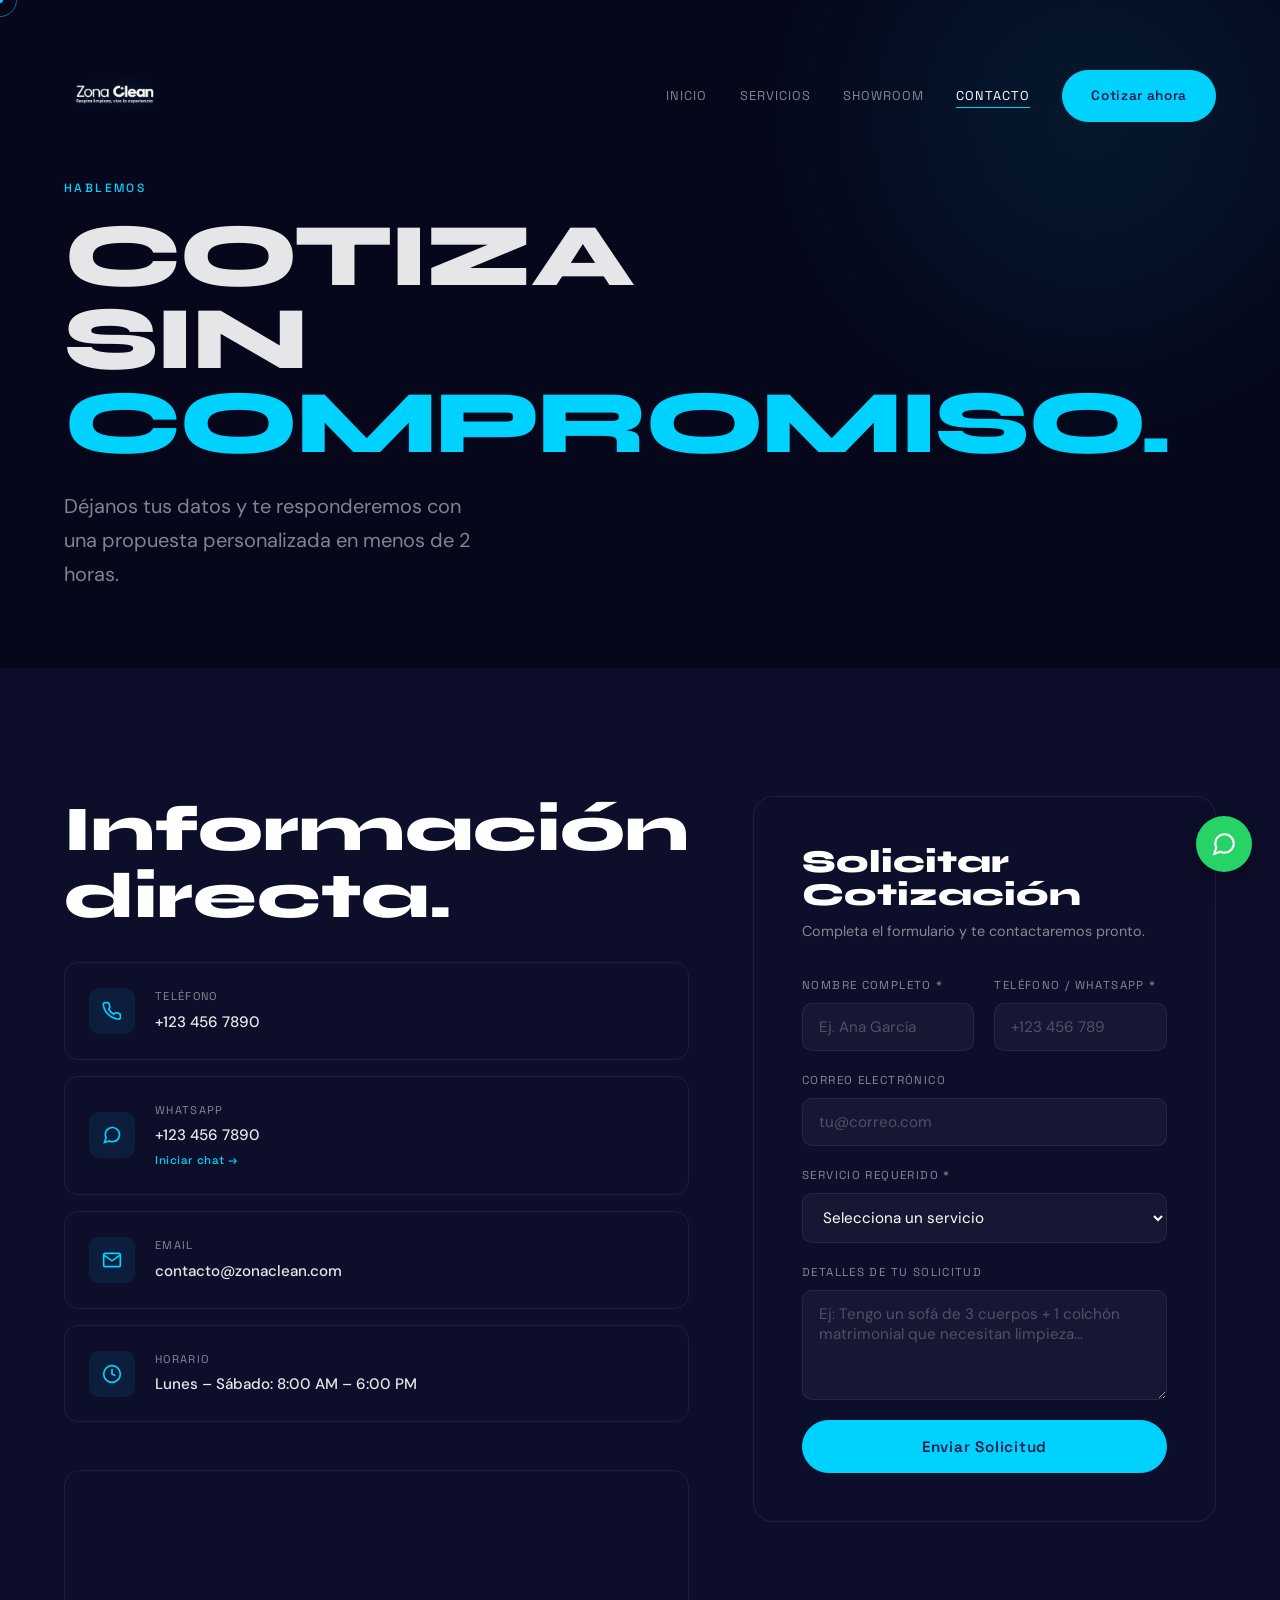
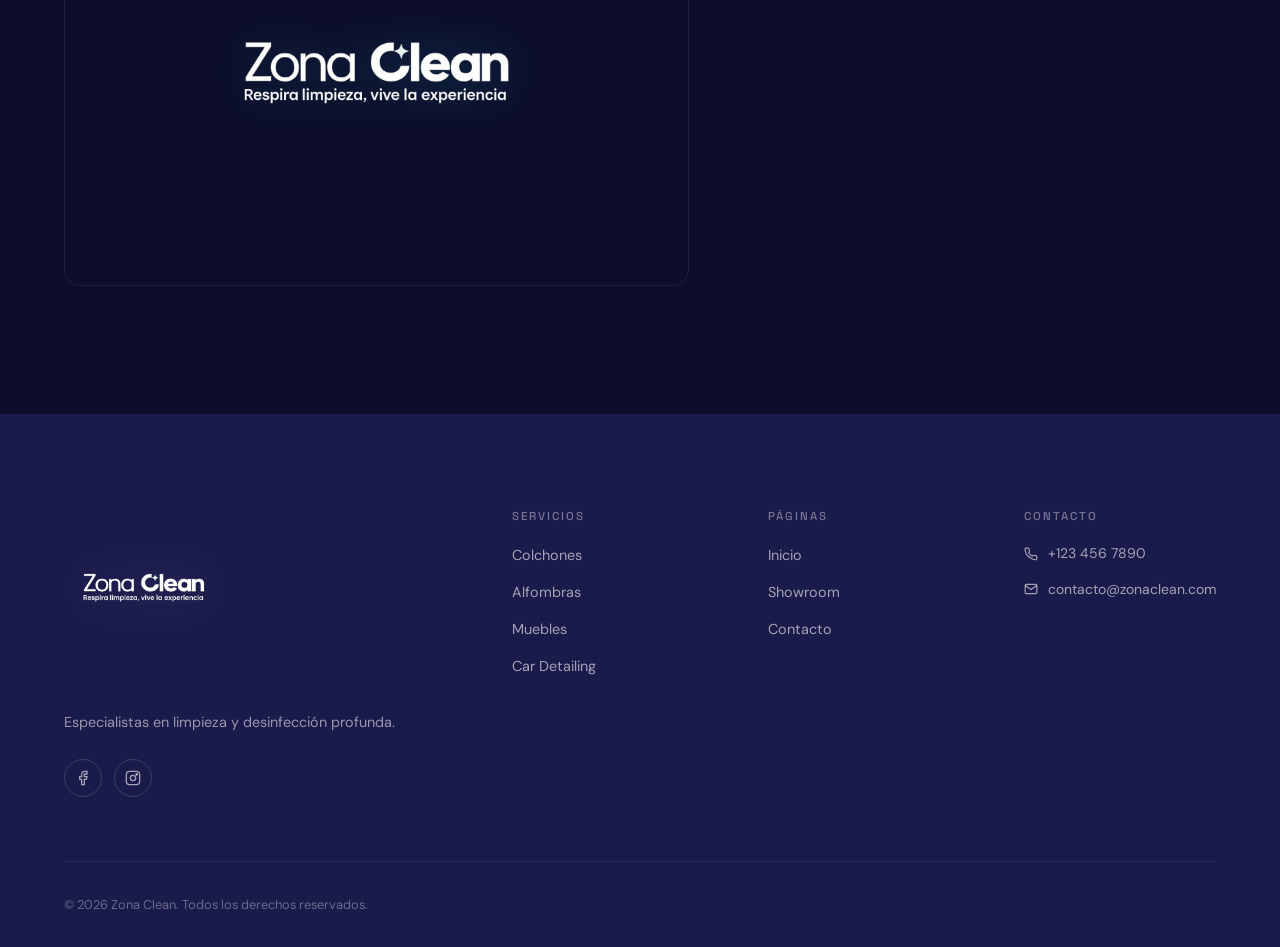
==== contacto.html @ fa59cd36 "🎬 Showroom actualizado con videos y sofás v2.5" ====
<!DOCTYPE html>
<html lang="es">
<head>
<meta charset="UTF-8">
<meta name="viewport" content="width=device-width,initial-scale=1.0">
<title>Contacto | Zona Clean — Solicitar Cotización</title>
<meta name="description" content="Solicita tu cotización de limpieza de colchones, alfombras, muebles o car detailing. Respuesta inmediata.">
<link rel="preconnect" href="https://fonts.googleapis.com">
<link rel="preconnect" href="https://fonts.gstatic.com" crossorigin>
<link href="https://fonts.googleapis.com/css2?family=Syne:wght@400;700;800&family=DM+Sans:wght@300;400;500;600&family=Space+Grotesk:wght@300;500;700&display=swap" rel="stylesheet">
<link rel="stylesheet" href="style.css?v=2.5">
</head>
<body>

<div id="cursor-dot"></div>
<div id="cursor-ring"></div>

<nav class="mobile-nav" id="mobileNav">
  <a href="index.html"     class="nav-link">Inicio</a>
  <a href="servicios.html" class="nav-link">Servicios</a>
  <a href="galeria.html"   class="nav-link">Showroom</a>
  <a href="contacto.html"  class="nav-link active">Contacto</a>
  <a href="contacto.html"  class="btn btn-cta">Cotizar ahora</a>
</nav>

<header class="site-header" id="siteHeader">
  <div class="container">
    <div class="header-inner">
      <a href="index.html" class="logo">
        <img src="images/Logo blanco.png" alt="Zona Clean">
      </a>
      <nav class="nav-links">
        <a href="index.html"     class="nav-link">Inicio</a>
        <a href="servicios.html" class="nav-link">Servicios</a>
        <a href="galeria.html"   class="nav-link">Showroom</a>
        <a href="contacto.html"  class="nav-link active">Contacto</a>
        <a href="contacto.html"  class="btn btn-cta">Cotizar ahora</a>
      </nav>
      <button class="hamburger" id="hamburger" aria-label="Menú">
        <span></span><span></span><span></span>
      </button>
    </div>
  </div>
</header>

<main>

<!-- PAGE HERO -->
<section class="page-hero">
  <div class="hero-orb orb1"></div>
  <div class="container">
    <span class="section-label reveal" style="display:block;margin-bottom:1rem">Hablemos</span>
    <h1 class="display reveal reveal-d1" style="font-size:clamp(2.2rem,7vw,7rem)">
      Cotiza<br>sin<br><span style="color:var(--c-accent)">compromiso.</span>
    </h1>
    <p class="lead reveal reveal-d2" style="max-width:420px;margin-top:1.5rem">Déjanos tus datos y te responderemos con una propuesta personalizada en menos de 2 horas.</p>
  </div>
</section>

<!-- CONTACT CONTENT -->
<section class="sec sec-mid">
  <div class="container">
    <div class="contact-grid">

      <!-- LEFT: Info -->
      <div>
        <h2 class="section-title reveal" style="color:var(--c-white);margin-bottom:2rem">Información<br>directa.</h2>

        <div class="contact-info-item reveal reveal-d1">
          <div class="ci-icon">
            <svg width="20" height="20" viewBox="0 0 24 24" fill="none" stroke="currentColor" stroke-width="2"><path d="M22 16.92v3a2 2 0 0 1-2.18 2 19.79 19.79 0 0 1-8.63-3.07A19.5 19.5 0 0 1 4.69 13a19.79 19.79 0 0 1-3.07-8.67A2 2 0 0 1 3.6 2h3a2 2 0 0 1 2 1.72c.127.96.361 1.903.7 2.81a2 2 0 0 1-.45 2.11L8.09 9.91a16 16 0 0 0 6 6l1.27-1.27a2 2 0 0 1 2.11-.45c.907.339 1.85.573 2.81.7A2 2 0 0 1 22 16.92z"/></svg>
          </div>
          <div>
            <div class="ci-label">Teléfono</div>
            <div class="ci-value">+123 456 7890</div>
          </div>
        </div>

        <div class="contact-info-item reveal reveal-d2">
          <div class="ci-icon">
            <svg width="20" height="20" viewBox="0 0 24 24" fill="none" stroke="currentColor" stroke-width="2"><path d="M21 11.5a8.38 8.38 0 0 1-.9 3.8 8.5 8.5 0 0 1-7.6 4.7 8.38 8.38 0 0 1-3.8-.9L3 21l1.9-5.7a8.38 8.38 0 0 1-.9-3.8 8.5 8.5 0 0 1 4.7-7.6 8.38 8.38 0 0 1 3.8-.9h.5a8.48 8.48 0 0 1 8 8v.5z"/></svg>
          </div>
          <div>
            <div class="ci-label">WhatsApp</div>
            <div class="ci-value">
              +123 456 7890
              <a href="https://wa.me/1234567890" target="_blank" style="display:block;color:var(--c-accent);font-family:var(--font-mono);font-size:.72rem;letter-spacing:.05em;margin-top:3px">Iniciar chat →</a>
            </div>
          </div>
        </div>

        <div class="contact-info-item reveal reveal-d3">
          <div class="ci-icon">
            <svg width="20" height="20" viewBox="0 0 24 24" fill="none" stroke="currentColor" stroke-width="2"><path d="M4 4h16c1.1 0 2 .9 2 2v12c0 1.1-.9 2-2 2H4c-1.1 0-2-.9-2-2V6c0-1.1.9-2 2-2z"/><polyline points="22,6 12,13 2,6"/></svg>
          </div>
          <div>
            <div class="ci-label">Email</div>
            <div class="ci-value">contacto@zonaclean.com</div>
          </div>
        </div>

        <div class="contact-info-item reveal reveal-d4">
          <div class="ci-icon">
            <svg width="20" height="20" viewBox="0 0 24 24" fill="none" stroke="currentColor" stroke-width="2"><circle cx="12" cy="12" r="10"/><polyline points="12 6 12 12 16 14"/></svg>
          </div>
          <div>
            <div class="ci-label">Horario</div>
            <div class="ci-value">Lunes – Sábado: 8:00 AM – 6:00 PM</div>
          </div>
        </div>

        <!-- Logo block -->
        <div style="margin-top:3rem;padding:2rem;border:1px solid var(--c-border);border-radius:16px;text-align:center;" class="reveal">
          <img src="images/Logo blanco.png" alt="Zona Clean" style="max-width:350px;margin:0 auto;opacity:1;filter:drop-shadow(0 0 25px rgba(0,210,255,0.2))">
        </div>
      </div>

      <!-- RIGHT: Form -->
      <div class="reveal reveal-d1">
        <div class="form-card">
          <h3 style="font-family:var(--font-display);font-size:clamp(1.4rem,2.5vw,2rem);color:var(--c-white);margin-bottom:.5rem">Solicitar Cotización</h3>
          <p style="color:var(--c-muted);font-size:.9rem;margin-bottom:2rem">Completa el formulario y te contactaremos pronto.</p>

          <form id="contactForm" novalidate>
            <div class="form-row">
              <div class="form-group">
                <label for="name" class="form-label">Nombre completo *</label>
                <input type="text" id="name" name="name" class="form-control" placeholder="Ej. Ana García" required>
              </div>
              <div class="form-group">
                <label for="phone" class="form-label">Teléfono / WhatsApp *</label>
                <input type="tel" id="phone" name="phone" class="form-control" placeholder="+123 456 789" required>
              </div>
            </div>

            <div class="form-group">
              <label for="email" class="form-label">Correo electrónico</label>
              <input type="email" id="email" name="email" class="form-control" placeholder="tu@correo.com">
            </div>

            <div class="form-group">
              <label for="service" class="form-label">Servicio requerido *</label>
              <select id="service" name="service" class="form-control" required>
                <option value="" disabled selected>Selecciona un servicio</option>
                <option value="colchones">Lavado de Colchones</option>
                <option value="alfombras">Lavado de Alfombras</option>
                <option value="muebles">Muebles & Tapicería</option>
                <option value="detailing">Car Detailing Interior</option>
                <option value="multiple">Múltiples servicios</option>
                <option value="empresarial">Servicio Empresarial / Flota</option>
              </select>
            </div>

            <div class="form-group">
              <label for="message" class="form-label">Detalles de tu solicitud</label>
              <textarea id="message" name="message" class="form-control" placeholder="Ej: Tengo un sofá de 3 cuerpos + 1 colchón matrimonial que necesitan limpieza..."></textarea>
            </div>

            <button type="submit" class="btn btn-cta" style="width:100%;justify-content:center;padding:16px;font-size:.95rem">
              Enviar Solicitud
            </button>

            <div id="formSuccess" class="form-success">
              ✓ Solicitud recibida. Te contactaremos a la brevedad.
            </div>
          </form>
        </div>
      </div>

    </div>
  </div>
</section>

</main>

<footer class="site-footer">
  <div class="container">
    <div class="footer-grid">
      <div>
        <img src="images/Logo blanco.png" alt="Zona Clean" class="footer-logo">
        <p class="footer-desc">Especialistas en limpieza y desinfección profunda.</p>
        <div class="social-row">
          <a href="#" class="social-btn" aria-label="Facebook"><svg width="16" height="16" viewBox="0 0 24 24" fill="none" stroke="currentColor" stroke-width="2"><path d="M18 2h-3a5 5 0 0 0-5 5v3H7v4h3v8h4v-8h3l1-4h-4V7a1 1 0 0 1 1-1h3z"/></svg></a>
          <a href="#" class="social-btn" aria-label="Instagram"><svg width="16" height="16" viewBox="0 0 24 24" fill="none" stroke="currentColor" stroke-width="2"><rect x="2" y="2" width="20" height="20" rx="5"/><circle cx="12" cy="12" r="4"/><circle cx="17.5" cy="6.5" r="1" fill="currentColor"/></svg></a>
        </div>
      </div>
      <div>
        <h4 class="footer-heading">Servicios</h4>
        <ul class="footer-links">
          <li><a href="servicios.html">Colchones</a></li>
          <li><a href="servicios.html">Alfombras</a></li>
          <li><a href="servicios.html">Muebles</a></li>
          <li><a href="servicios.html">Car Detailing</a></li>
        </ul>
      </div>
      <div>
        <h4 class="footer-heading">Páginas</h4>
        <ul class="footer-links">
          <li><a href="index.html">Inicio</a></li>
          <li><a href="galeria.html">Showroom</a></li>
          <li><a href="contacto.html">Contacto</a></li>
        </ul>
      </div>
      <div>
        <h4 class="footer-heading">Contacto</h4>
        <div class="footer-contact-item"><svg width="14" height="14" viewBox="0 0 24 24" fill="none" stroke="currentColor" stroke-width="2"><path d="M22 16.92v3a2 2 0 0 1-2.18 2 19.79 19.79 0 0 1-8.63-3.07A19.5 19.5 0 0 1 4.69 13a19.79 19.79 0 0 1-3.07-8.67A2 2 0 0 1 3.6 2h3a2 2 0 0 1 2 1.72c.127.96.361 1.903.7 2.81a2 2 0 0 1-.45 2.11L8.09 9.91a16 16 0 0 0 6 6l1.27-1.27a2 2 0 0 1 2.11-.45c.907.339 1.85.573 2.81.7A2 2 0 0 1 22 16.92z"/></svg>+123 456 7890</div>
        <div class="footer-contact-item"><svg width="14" height="14" viewBox="0 0 24 24" fill="none" stroke="currentColor" stroke-width="2"><path d="M4 4h16c1.1 0 2 .9 2 2v12c0 1.1-.9 2-2 2H4c-1.1 0-2-.9-2-2V6c0-1.1.9-2 2-2z"/><polyline points="22,6 12,13 2,6"/></svg>contacto@zonaclean.com</div>
      </div>
    </div>
    <div class="footer-bottom">
      <p class="footer-copy">&copy; 2026 Zona Clean. Todos los derechos reservados.</p>
    </div>
  </div>
</footer>

<a href="https://wa.me/1234567890" target="_blank" class="wa-float" aria-label="WhatsApp"><svg viewBox="0 0 24 24" width="26" height="26" stroke="currentColor" stroke-width="2" fill="none"><path d="M21 11.5a8.38 8.38 0 0 1-.9 3.8 8.5 8.5 0 0 1-7.6 4.7 8.38 8.38 0 0 1-3.8-.9L3 21l1.9-5.7a8.38 8.38 0 0 1-.9-3.8 8.5 8.5 0 0 1 4.7-7.6 8.38 8.38 0 0 1 3.8-.9h.5a8.48 8.48 0 0 1 8 8v.5z"/></svg></a>
<script src="main.js?v=2.5"></script>
</body>
</html>
---- style.css ----
@import url('https://fonts.googleapis.com/css2?family=Syne:wght@400;700;800&family=DM+Sans:wght@300;400;500;600&family=Space+Grotesk:wght@300;500;700&display=swap');

:root {
  --c-bg: #06071A;
  --c-bg2: #0D0E2A;
  --c-primary: #1A1B4B;
  --c-secondary: #3A47AF;
  --c-accent: #00D2FF;
  --c-teal: #4EBABA;
  --c-white: #FFFFFF;
  --c-text: rgba(255,255,255,0.9);
  --c-muted: rgba(255,255,255,0.5);
  --c-border: rgba(255,255,255,0.07);
  --c-light: #F0F2FF;
  --c-light-text: #080920;
  --font-display: 'Syne', sans-serif;
  --font-body: 'DM Sans', sans-serif;
  --font-mono: 'Space Grotesk', sans-serif;
  --ease: cubic-bezier(0.16,1,0.3,1);
}

*,*::before,*::after{box-sizing:border-box;margin:0;padding:0}
html{overflow-x:hidden;scroll-behavior:smooth}
body{font-family:var(--font-body);background:var(--c-bg);color:var(--c-text);line-height:1.65;overflow-x:hidden}
img{max-width:100%;height:auto;display:block}
a{text-decoration:none;color:inherit}
ul{list-style:none}
button{font-family:inherit;cursor:pointer;border:none;background:none}

/* ─── CURSOR ─── */
#cursor-dot,#cursor-ring{position:fixed;pointer-events:none;z-index:9999;border-radius:50%;transform:translate(-50%,-50%)}
#cursor-dot{width:6px;height:6px;background:var(--c-accent);transition:transform .1s}
#cursor-ring{width:34px;height:34px;border:1.5px solid rgba(0,210,255,0.5);transition:width .35s var(--ease),height .35s var(--ease),opacity .35s}
body.cursor-grow #cursor-ring{width:56px;height:56px;opacity:.4}

/* ─── TYPOGRAPHY ─── */
h1,h2,h3,h4,h5{font-family:var(--font-display);font-weight:800;line-height:1.05;overflow-wrap:break-word;word-wrap:break-word}
.display{font-size:clamp(4rem,9vw,9.5rem);letter-spacing:-0.03em;text-transform:uppercase;line-height:.93;overflow-wrap:break-word;word-wrap:break-word}
.section-label{font-family:var(--font-mono);font-size:.75rem;letter-spacing:.2em;text-transform:uppercase;color:var(--c-accent);font-weight:500}
.section-title{font-size:clamp(2.2rem,5vw,4rem);line-height:1.05}
.lead{font-size:clamp(1rem,1.8vw,1.25rem);color:var(--c-muted);line-height:1.7}

/* ─── LAYOUT ─── */
.container{width:100%;max-width:1280px;margin:0 auto;padding:0 clamp(20px,5vw,72px)}
.sec{padding:clamp(5rem,10vw,9rem) 0}
.sec-light{background:var(--c-light);color:var(--c-light-text)}
.sec-light h1,.sec-light h2,.sec-light h3,.sec-light h4,.sec-light h5{color:var(--c-light-text)}
.sec-light .section-label{color:var(--c-secondary)}
.sec-light .lead{color:rgba(8,9,32,0.6)}
.sec-mid{background:var(--c-bg2)}
.grid2{display:grid;grid-template-columns:1fr 1fr;gap:clamp(2rem,5vw,5rem);align-items:center}
.grid3{display:grid;grid-template-columns:repeat(3,1fr);gap:2rem}
.grid4{display:grid;grid-template-columns:repeat(4,1fr);gap:1.5rem}

/* ─── HEADER ─── */
.site-header{position:fixed;top:0;left:0;width:100%;z-index:500;padding:clamp(14px,4vw,45px) 0;transition:padding .4s var(--ease),background .4s var(--ease)}
.site-header.scrolled{padding:10px 0;background:rgba(6,7,26,.95);backdrop-filter:blur(18px);border-bottom:1px solid var(--c-border)}
.header-inner{display:flex;align-items:center;justify-content:space-between;gap:1rem}
.logo img{height:clamp(44px, 8vw, 155px);width:auto;transition:all .4s var(--ease);filter:drop-shadow(0 0 10px rgba(0,210,255,0.2))}
.site-header.scrolled .logo img{height:clamp(38px, 6vw, 105px)}
.nav-links{display:flex;align-items:center;gap:32px}
.nav-link{font-family:var(--font-mono);font-size:.8rem;letter-spacing:.08em;text-transform:uppercase;color:var(--c-muted);transition:color .2s;position:relative;padding-bottom:2px}
.nav-link::after{content:'';position:absolute;bottom:0;left:0;width:0;height:1px;background:var(--c-accent);transition:width .3s var(--ease)}
.nav-link:hover,.nav-link.active{color:var(--c-white)}
.nav-link:hover::after,.nav-link.active::after{width:100%}

/* hamburger */
.hamburger{display:none;flex-direction:column;gap:5px;padding:4px;z-index:501}
.hamburger span{display:block;width:22px;height:2px;background:var(--c-white);transition:all .3s var(--ease);transform-origin:center}
.hamburger.open span:nth-child(1){transform:rotate(45deg) translate(5px,5px)}
.hamburger.open span:nth-child(2){opacity:0;transform:scaleX(0)}
.hamburger.open span:nth-child(3){transform:rotate(-45deg) translate(5px,-5px)}
.mobile-nav{display:none;position:fixed;inset:0;background:rgba(6,7,26,.98);backdrop-filter:blur(24px);z-index:400;flex-direction:column;align-items:center;justify-content:center;gap:2.5rem}
.mobile-nav.open{display:flex}
.mobile-nav .nav-link{font-size:1.75rem;letter-spacing:.05em;color:var(--c-white)}
.mobile-nav .btn-cta{margin-top:1rem;font-size:1rem}

/* ─── BUTTONS ─── */
.btn{display:inline-flex;align-items:center;gap:8px;padding:14px 28px;font-family:var(--font-mono);font-size:.85rem;font-weight:600;letter-spacing:.05em;border-radius:100px;transition:all .3s var(--ease);border:1.5px solid transparent;white-space:nowrap}
.btn-cta{background:var(--c-accent);color:var(--c-primary);border-color:var(--c-accent)}
.btn-cta:hover{box-shadow:0 0 32px rgba(0,210,255,.55);transform:translateY(-2px) scale(1.03)}
.btn-outline{border-color:rgba(255,255,255,.25);color:var(--c-white)}
.btn-outline:hover{border-color:var(--c-accent);color:var(--c-accent)}
.btn-dark-outline{border-color:rgba(8,9,32,.3);color:var(--c-light-text)}
.btn-dark-outline:hover{border-color:var(--c-secondary);color:var(--c-secondary)}

/* ─── HERO ─── */
.hero{min-height:100vh;display:flex;flex-direction:column;justify-content:flex-end;padding-top:90px;padding-bottom:clamp(3rem,7vw,6rem);position:relative;overflow:hidden}
.hero-orb{position:absolute;border-radius:50%;pointer-events:none;filter:blur(90px)}
.orb1{width:clamp(400px,50vw,750px);height:clamp(400px,50vw,750px);background:radial-gradient(circle,rgba(0,210,255,.12) 0%,transparent 70%);top:-20%;right:-15%;animation:orb 10s ease-in-out infinite alternate}
.orb2{width:clamp(250px,30vw,500px);height:clamp(250px,30vw,500px);background:radial-gradient(circle,rgba(58,71,175,.2) 0%,transparent 70%);bottom:5%;left:-10%;animation:orb 14s ease-in-out infinite alternate-reverse}
@keyframes orb{to{transform:translate(30px,20px) scale(1.08)}}
.hero-tag{margin-bottom:1.5rem}
.hero-display{margin-bottom:1.5rem}
.hero-display .line{overflow:hidden;display:block}
.hero-display .word{display:inline-block}
.hero-content-flex{display:flex;align-items:center;justify-content:space-between;gap:4rem;margin-bottom:2.5rem}
.hero-image{flex:1;max-width:550px;position:relative}
.hero-image img{width:100%;height:auto;border-radius:24px;box-shadow:0 20px 40px rgba(0,0,0,0.4);border:1px solid rgba(255,255,255,0.1)}
.hero-image::after{content:'';position:absolute;inset:0;border-radius:24px;background:linear-gradient(45deg, var(--c-accent), transparent);opacity:0.1;pointer-events:none}
.hero-image::after{content:'';position:absolute;inset:0;border-radius:24px;background:linear-gradient(45deg, var(--c-accent), transparent);opacity:0.1;pointer-events:none}
.hero-scroll{display:flex;align-items:center;gap:10px;font-family:var(--font-mono);font-size:.7rem;letter-spacing:.15em;text-transform:uppercase;color:var(--c-muted)}
.scroll-bar{width:40px;height:1px;background:var(--c-muted);position:relative;overflow:hidden}
.scroll-bar::after{content:'';position:absolute;top:0;left:-100%;width:100%;height:100%;background:var(--c-accent);animation:scrollbar 2s ease infinite}
@keyframes scrollbar{to{left:100%}}
.hero-actions{display:flex;align-items:center;gap:1.25rem;flex-wrap:wrap}

/* ─── STATS ─── */
.stats-grid{display:grid;grid-template-columns:repeat(4,1fr);gap:0;border:1px solid var(--c-border);border-radius:16px;overflow:hidden}
.stat-item{padding:clamp(1.25rem,3vw,3.5rem) clamp(1rem,2vw,2.5rem);border-right:1px solid var(--c-border);position:relative}
.stat-item:last-child{border-right:none}
.stat-num{font-family:var(--font-display);font-size:clamp(1.6rem,4vw,4.5rem);font-weight:800;color:var(--c-white);line-height:1;margin-bottom:.4rem;white-space:nowrap}
.stat-num span{color:var(--c-accent)}
.stat-label{font-family:var(--font-mono);font-size:clamp(.6rem,.9vw,.78rem);letter-spacing:.08em;text-transform:uppercase;color:var(--c-muted);line-height:1.3}

/* ─── SERVICE ITEMS ─── */
.service-list-items{display:flex;flex-direction:column}
.service-list-item{display:flex;align-items:center;gap:2rem;padding:2rem 0;border-bottom:1px solid var(--c-border);cursor:pointer;transition:all .3s var(--ease);position:relative;overflow:hidden}
.service-list-item:first-child{border-top:1px solid var(--c-border)}
.service-list-item::before{content:'';position:absolute;top:0;left:0;width:0;height:100%;background:rgba(0,210,255,.04);transition:width .4s var(--ease);z-index:0}
.service-list-item:hover::before{width:100%}
.service-list-item>*{position:relative;z-index:1}
.service-num{font-family:var(--font-mono);font-size:.8rem;letter-spacing:.1em;color:var(--c-muted);min-width:40px}
.service-name{font-family:var(--font-display);font-size:clamp(1.3rem,2.5vw,2rem);font-weight:700;flex:1;transition:color .3s}
.service-list-item:hover .service-name{color:var(--c-accent)}
.service-tag{font-family:var(--font-mono);font-size:.72rem;letter-spacing:.1em;text-transform:uppercase;color:var(--c-muted);border:1px solid var(--c-border);padding:5px 12px;border-radius:100px;transition:all .3s}
.service-list-item:hover .service-tag{border-color:var(--c-accent);color:var(--c-accent)}
.service-arrow{color:var(--c-muted);transition:transform .3s var(--ease),color .3s}
.service-list-item:hover .service-arrow{transform:translateX(6px);color:var(--c-accent)}

/* ─── WHY US (Feature Cards) ─── */
.feature-card{padding:2rem;border:1px solid var(--c-border);border-radius:var(--r-lg,16px);transition:all .35s var(--ease);background:var(--c-bg2)}
.feature-card:hover{border-color:rgba(0,210,255,.25);transform:translateY(-6px);background:rgba(0,210,255,.04)}
.feature-icon{width:52px;height:52px;border-radius:12px;background:rgba(0,210,255,.08);display:flex;align-items:center;justify-content:center;margin-bottom:1.25rem;color:var(--c-accent)}
.feature-title{font-size:1.2rem;margin-bottom:.75rem;color:var(--c-white) !important}
.feature-text{font-size:.9rem;color:var(--c-muted);line-height:1.7}

/* ─── PROCESS ─── */
.process-steps{display:grid;grid-template-columns:repeat(5,1fr);gap:0;position:relative}
.process-steps::before{content:'';position:absolute;top:28px;left:10%;right:10%;height:1px;background:var(--c-border);z-index:0}
.process-step{display:flex;flex-direction:column;align-items:center;text-align:center;padding:0 1rem;position:relative;z-index:1}
.step-num{width:56px;height:56px;border-radius:50%;background:var(--c-bg);border:1px solid var(--c-border);display:flex;align-items:center;justify-content:center;font-family:var(--font-mono);font-size:.85rem;font-weight:700;color:var(--c-accent);margin-bottom:1.25rem;transition:all .3s var(--ease)}
.process-step:hover .step-num{background:var(--c-accent);color:var(--c-primary);border-color:var(--c-accent);box-shadow:0 0 20px rgba(0,210,255,.4)}
.step-title{font-family:var(--font-display);font-size:.95rem;font-weight:700;margin-bottom:.5rem;color:var(--c-white)}
.step-text{font-size:.8rem;color:var(--c-muted);line-height:1.6}

/* ─── CTA BANNER ─── */
.cta-band{background:linear-gradient(120deg,var(--c-secondary),var(--c-primary) 50%,var(--c-bg) 100%);position:relative;overflow:hidden}
.cta-band::before{content:'';position:absolute;top:-50%;right:-5%;width:60%;height:200%;background:radial-gradient(circle,rgba(0,210,255,.15) 0%,transparent 60%);pointer-events:none}
.cta-inner{display:flex;align-items:center;justify-content:space-between;gap:2rem;flex-wrap:wrap;padding:clamp(3rem,7vw,5rem) 0}

/* ─── SERVICES PAGE ─── */
.service-detail{display:grid;grid-template-columns:1fr 1.1fr;gap:clamp(3rem,6vw,6rem);align-items:center;padding:clamp(4rem,8vw,7rem) 0;border-bottom:1px solid var(--c-border)}
.service-detail:last-child{border-bottom:none}
.service-detail.reverse{direction:rtl}.service-detail.reverse>*{direction:ltr}
.svc-visual{border-radius:20px;overflow:hidden;aspect-ratio:4/3;background:var(--c-bg2);display:flex;align-items:center;justify-content:center;border:1px solid var(--c-border);position:relative}
.svc-visual-placeholder{display:flex;flex-direction:column;align-items:center;justify-content:center;gap:1rem;color:var(--c-muted);font-family:var(--font-mono);font-size:.8rem;letter-spacing:.1em}
.svc-number{font-family:var(--font-display);font-size:clamp(5rem,10vw,9rem);font-weight:800;color:rgba(0,210,255,.06);line-height:1;margin-bottom:-.5rem}
.svc-checklist{display:flex;flex-direction:column;gap:.85rem;margin:1.5rem 0}
.svc-check{display:flex;align-items:flex-start;gap:.75rem;font-size:.9rem;color:var(--c-muted)}
.svc-check svg{color:var(--c-accent);flex-shrink:0;margin-top:3px}
.price-pill{display:inline-flex;align-items:center;gap:.5rem;padding:8px 18px;background:rgba(0,210,255,.08);border:1px solid rgba(0,210,255,.2);border-radius:100px;color:var(--c-accent);font-family:var(--font-mono);font-size:.85rem;font-weight:600;margin-bottom:1.5rem}

/* ─── SHOWROOM / SLIDER ─── */
.ba-wrap{max-width:860px;margin:0 auto;position:relative}
.ba-container{width:100%;aspect-ratio:16/9;border-radius:20px;overflow:hidden;position:relative;user-select:none;box-shadow:0 30px 80px rgba(0,0,0,.5)}
.ba-panel{position:absolute;inset:0;display:flex;align-items:center;justify-content:center;font-family:var(--font-mono);font-size:1.5rem;color:rgba(255,255,255,.3)}
.ba-before{background:linear-gradient(135deg,#2a1a0a,#5a3a1a)}
.ba-after{background:linear-gradient(135deg,var(--c-secondary),var(--c-teal));clip-path:inset(0 50% 0 0)}
.ba-handle{position:absolute;top:0;left:50%;transform:translateX(-50%);height:100%;width:3px;background:var(--c-white);z-index:10;cursor:ew-resize}
.ba-btn{position:absolute;top:50%;left:50%;transform:translate(-50%,-50%);width:44px;height:44px;background:var(--c-white);border-radius:50%;display:flex;align-items:center;justify-content:center;box-shadow:0 4px 20px rgba(0,0,0,.3)}
.ba-label{position:absolute;top:16px;padding:5px 14px;border-radius:100px;background:rgba(0,0,0,.55);backdrop-filter:blur(8px);color:var(--c-white);font-family:var(--font-mono);font-size:.7rem;letter-spacing:.12em;text-transform:uppercase;pointer-events:none;z-index:11}
.ba-label-before{right:16px}.ba-label-after{left:16px}

/* ─── GALLERY GRID ─── */
.gallery-masonry{columns:3;gap:1.25rem}
.gallery-item{break-inside:avoid;margin-bottom:1.25rem;border-radius:14px;overflow:hidden;position:relative;background:var(--c-bg2);border:1px solid var(--c-border)}
.gallery-placeholder{aspect-ratio:1;display:flex;align-items:center;justify-content:center;color:var(--c-muted);font-family:var(--font-mono);font-size:.75rem;letter-spacing:.1em}
.gallery-item:nth-child(even) .gallery-placeholder{aspect-ratio:4/5}
.gallery-overlay{position:absolute;inset:0;background:linear-gradient(to top,rgba(6,7,26,.9),transparent 50%);opacity:0;transition:opacity .3s;display:flex;align-items:flex-end;padding:1.25rem}
.gallery-item:hover .gallery-overlay{opacity:1}
.gallery-caption{font-family:var(--font-mono);font-size:.75rem;letter-spacing:.1em;color:var(--c-white);text-transform:uppercase}

/* ─── CONTACT ─── */
.contact-grid{display:grid;grid-template-columns:1fr 1.4fr;gap:clamp(3rem,5vw,5rem);align-items:start}
.contact-info-item{display:flex;align-items:center;gap:1.25rem;padding:1.5rem;border:1px solid var(--c-border);border-radius:14px;margin-bottom:1rem;transition:all .3s var(--ease)}
.contact-info-item:hover{border-color:rgba(0,210,255,.2);background:rgba(0,210,255,.03)}
.ci-icon{width:46px;height:46px;flex-shrink:0;border-radius:10px;background:rgba(0,210,255,.08);display:flex;align-items:center;justify-content:center;color:var(--c-accent)}
.ci-label{font-family:var(--font-mono);font-size:.7rem;letter-spacing:.12em;text-transform:uppercase;color:var(--c-muted);margin-bottom:4px}
.ci-value{font-size:.95rem;color:var(--c-text);font-weight:500}
.form-card{background:var(--c-bg2);border:1px solid var(--c-border);border-radius:20px;padding:clamp(2rem,4vw,3rem)}
.form-row{display:grid;grid-template-columns:1fr 1fr;gap:1.25rem}
.form-group{display:flex;flex-direction:column;gap:.5rem;margin-bottom:1.25rem}
.form-label{font-family:var(--font-mono);font-size:.72rem;letter-spacing:.12em;text-transform:uppercase;color:var(--c-muted)}
.form-control{background:rgba(255,255,255,.04);border:1px solid var(--c-border);border-radius:10px;padding:13px 16px;color:var(--c-white);font-family:var(--font-body);font-size:.95rem;transition:all .25s var(--ease);width:100%}
.form-control::placeholder{color:rgba(255,255,255,.25)}
.form-control:focus{outline:none;border-color:rgba(0,210,255,.4);background:rgba(0,210,255,.03);box-shadow:0 0 0 3px rgba(0,210,255,.08)}
select.form-control option{background:var(--c-bg);color:var(--c-white)}
textarea.form-control{resize:vertical;min-height:110px}
.form-success{display:none;padding:14px;border-radius:10px;background:rgba(78,186,186,.1);border:1px solid rgba(78,186,186,.25);color:var(--c-teal);font-family:var(--font-mono);font-size:.85rem;text-align:center;margin-top:1rem}
.form-success.show{display:block}

/* ─── PAGE HERO (inner pages) ─── */
.page-hero{padding:clamp(8rem,14vw,12rem) 0 clamp(3rem,6vw,5rem);position:relative;overflow:hidden}
.page-hero .hero-orb{top:-30%;right:-10%}

/* ─── FOOTER ─── */
.site-footer{background:var(--c-primary);padding:clamp(4rem,8vw,6rem) 0 2rem}
.footer-grid{display:grid;grid-template-columns:2fr 1fr 1fr 1fr;gap:clamp(2rem, 5vw, 4rem);margin-bottom:4rem}
.footer-logo{height:clamp(90px, 15vw, 160px);width:auto;margin-bottom:2.5rem;filter:drop-shadow(0 0 25px rgba(255,255,255,0.15));transition:transform .3s var(--ease)}
.footer-logo:hover{transform:scale(1.02)}
.footer-desc{font-size:.9rem;color:rgba(255,255,255,.55);line-height:1.7;margin-bottom:1.5rem}
.footer-heading{font-family:var(--font-mono);font-size:.72rem;letter-spacing:.18em;text-transform:uppercase;color:rgba(255,255,255,.4);margin-bottom:1.25rem;font-weight:500}
.footer-links li{margin-bottom:.65rem}
.footer-links a{color:rgba(255,255,255,.6);font-size:.9rem;transition:color .2s}
.footer-links a:hover{color:var(--c-accent)}
.footer-contact-item{display:flex;align-items:center;gap:.65rem;color:rgba(255,255,255,.6);font-size:.875rem;margin-bottom:.75rem}
.social-row{display:flex;gap:.75rem;margin-top:1rem}
.social-btn{width:38px;height:38px;border-radius:50%;border:1px solid rgba(255,255,255,.15);display:flex;align-items:center;justify-content:center;color:rgba(255,255,255,.6);transition:all .25s}
.social-btn:hover{border-color:var(--c-accent);color:var(--c-accent);transform:translateY(-2px)}
.footer-bottom{padding-top:2rem;border-top:1px solid rgba(255,255,255,.08);display:flex;align-items:center;justify-content:space-between;flex-wrap:wrap;gap:1rem}
.footer-copy{color:rgba(255,255,255,.35);font-size:.8rem}

/* ─── WA FLOAT ─── */
.wa-float{position:fixed;bottom:28px;right:28px;width:56px;height:56px;background:#25d366;border-radius:50%;display:flex;align-items:center;justify-content:center;color:#fff;z-index:300;box-shadow:0 8px 24px rgba(0,0,0,.3);transition:transform .3s var(--ease),box-shadow .3s}
.wa-float:hover{transform:scale(1.1);box-shadow:0 0 30px rgba(37,211,102,.5)}

/* ─── ANIMATIONS ─── */
.reveal{opacity:1;transform:translateY(0);transition:opacity .8s var(--ease),transform .8s var(--ease)}
.reveal.in{opacity:1;transform:translateY(0)}
.reveal-d1{transition-delay:.1s}.reveal-d2{transition-delay:.2s}.reveal-d3{transition-delay:.3s}.reveal-d4{transition-delay:.4s}
.reveal-left{opacity:1;transform:translateX(0);transition:opacity .8s var(--ease),transform .8s var(--ease)}
.reveal-left.in{opacity:1;transform:translateX(0)}
.reveal-right{opacity:1;transform:translateX(0);transition:opacity .8s var(--ease),transform .8s var(--ease)}
.reveal-right.in{opacity:1;transform:translateX(0)}

/* ─── RESPONSIVE ─── */
@media(max-width:1024px){
  .grid4{grid-template-columns:repeat(2,1fr)}
  .footer-grid{grid-template-columns:1fr 1fr}
  .stats-grid{grid-template-columns:repeat(2,1fr)}
  .stat-item{border-bottom:1px solid var(--c-border)}
  .process-steps{grid-template-columns:repeat(3,1fr);gap:2rem}
  .process-steps::before{display:none}
  .service-detail{grid-template-columns:1fr}
  .service-detail.reverse{direction:ltr}
}
@media(max-width:768px){
  .hamburger{display:flex}
  .nav-links{display:none}
  /* Logo mobile: compact so header fits in one row */
  .logo img{height:75px !important}
  .site-header.scrolled .logo img{height:65px !important}
  .site-header{padding:5px 0 !important}
  .site-header.scrolled{padding:2px 0 !important}
  /* Stats: 2 columns on tablet */
  .stats-grid{grid-template-columns:repeat(2,1fr)}
  .stat-item{border-bottom:1px solid var(--c-border);border-right:none}
  .stat-item:nth-child(odd){border-right:1px solid var(--c-border)}
  .grid2,.grid3,.contact-grid{grid-template-columns:1fr}
  .hero{min-height:auto;padding-top:110px;justify-content:flex-start}
  .hero-content-flex{flex-direction:row;align-items:center;gap:1rem;margin-bottom:1.5rem}
  .hero-display{margin-bottom:0}
  .hero-image{flex:1;max-width:40%;order:0}
  .hero-image img{border-radius:12px;box-shadow:0 10px 20px rgba(0,0,0,0.3)}
  .hero-tag{margin-top:0.5rem}
  .hero-scroll{margin-top:2.5rem !important}
  .form-row{grid-template-columns:1fr}
  .gallery-masonry{columns:2}
  .cta-inner{flex-direction:column;text-align:center}
  .footer-grid{grid-template-columns:1fr}
  /* Footer logo: big on mobile since it's stacked */
  .footer-logo{height:clamp(80px,25vw,130px) !important}
  /* Prevent horizontal overflow */
  .display{font-size:clamp(3rem,12vw,9.5rem)}
  section,.hero{overflow-x:hidden}
}
@media(max-width:480px){
  /* Stats: still 2 columns, but numbers smaller */
  .stats-grid{grid-template-columns:1fr 1fr}
  .stat-num{font-size:clamp(1.4rem,8vw,2rem)}
  .stat-label{font-size:.6rem;letter-spacing:.05em}
  .process-steps{grid-template-columns:1fr}
  .gallery-masonry{columns:1}
  /* Hero display title */
  .display{font-size:clamp(2rem,11vw,9.5rem);letter-spacing:-0.02em}
  .section-title{font-size:clamp(1.3rem,7vw,2.5rem);letter-spacing:-0.01em;word-break:break-word}
  /* Buttons side by side */
  .hero-actions{flex-wrap:wrap;gap:.75rem}
  .btn{padding:10px 18px;font-size:.75rem}
}

/* Divider shape */
.wave-divider{display:block;width:100%;overflow:hidden;line-height:0}
.wave-divider svg{display:block;width:100%;height:auto}

/* JS-driven reveal — hidden only after JS initializes */
.js-ready .reveal{opacity:0;transform:translateY(40px)}
.js-ready .reveal.in{opacity:1;transform:translateY(0)}
.js-ready .reveal-left{opacity:0;transform:translateX(-40px)}
.js-ready .reveal-left.in{opacity:1;transform:translateX(0)}
.js-ready .reveal-right{opacity:0;transform:translateX(40px)}
.js-ready .reveal-right.in{opacity:1;transform:translateX(0)}
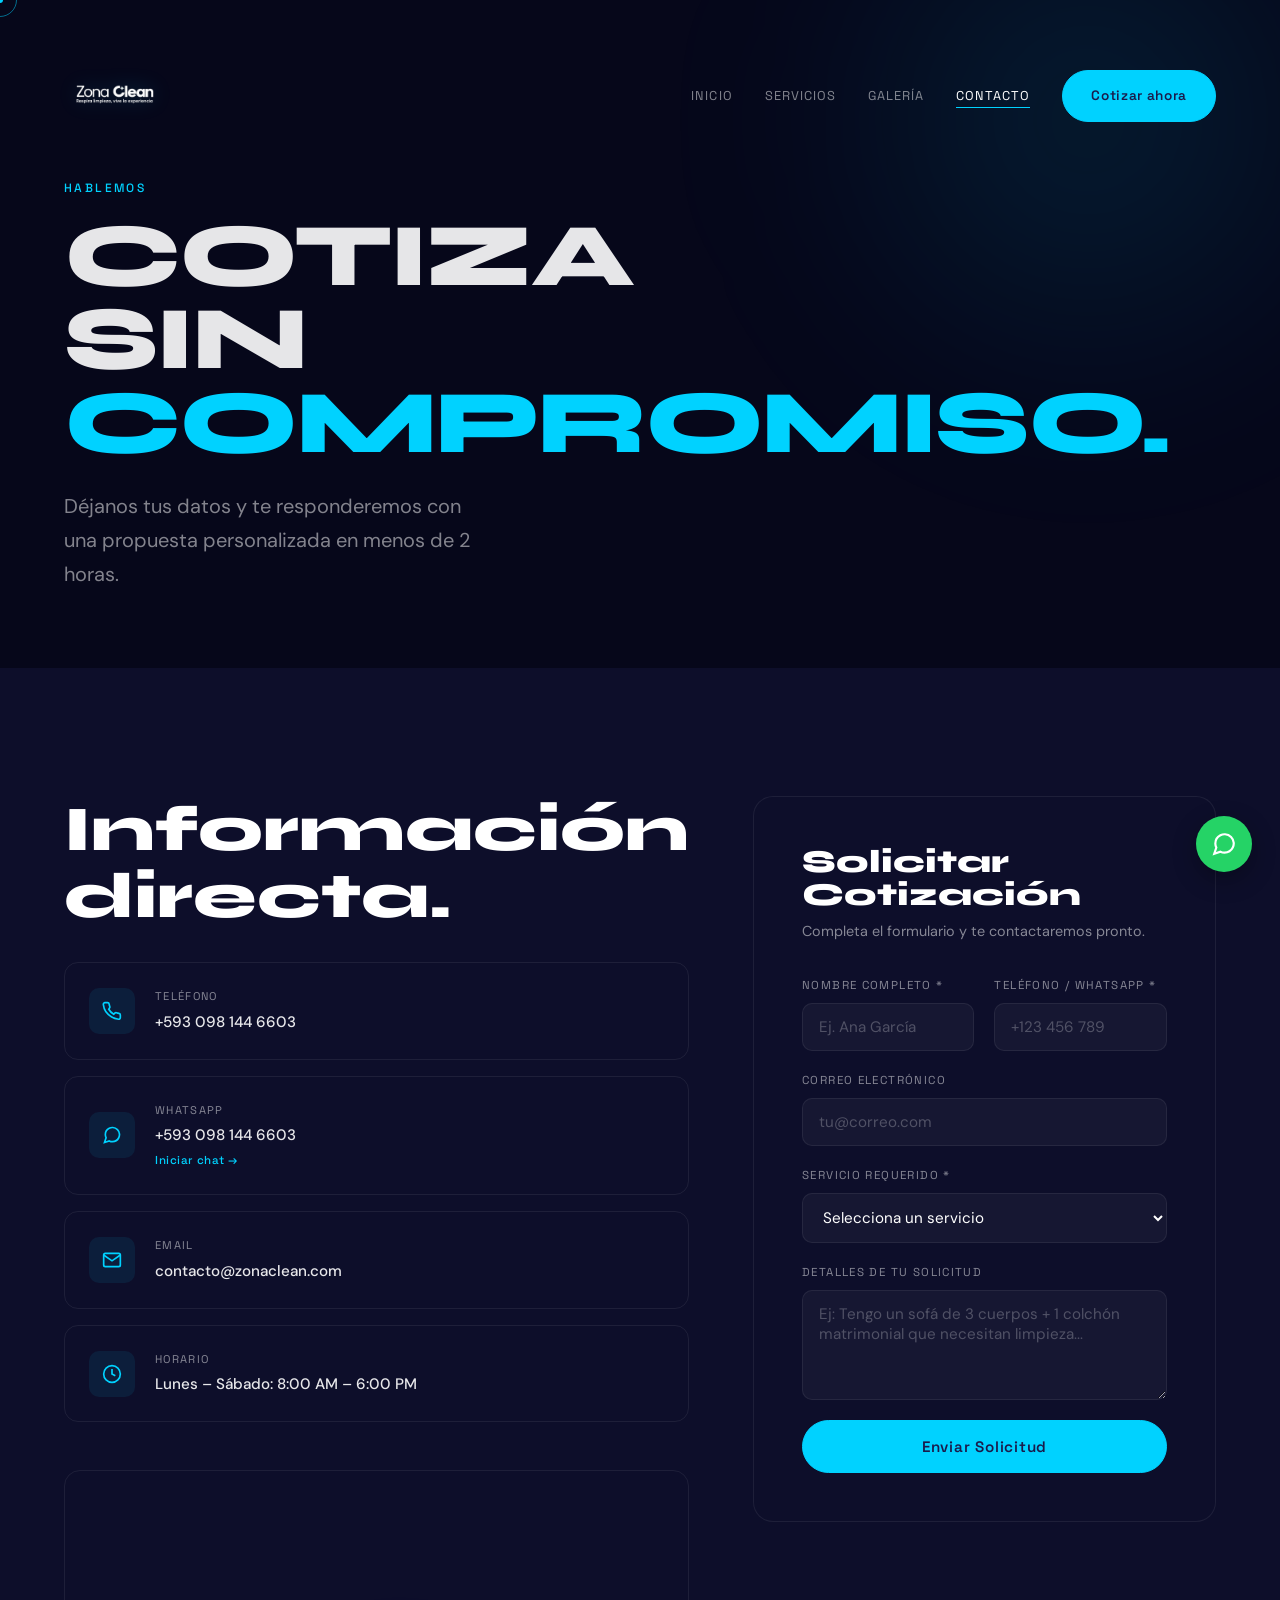
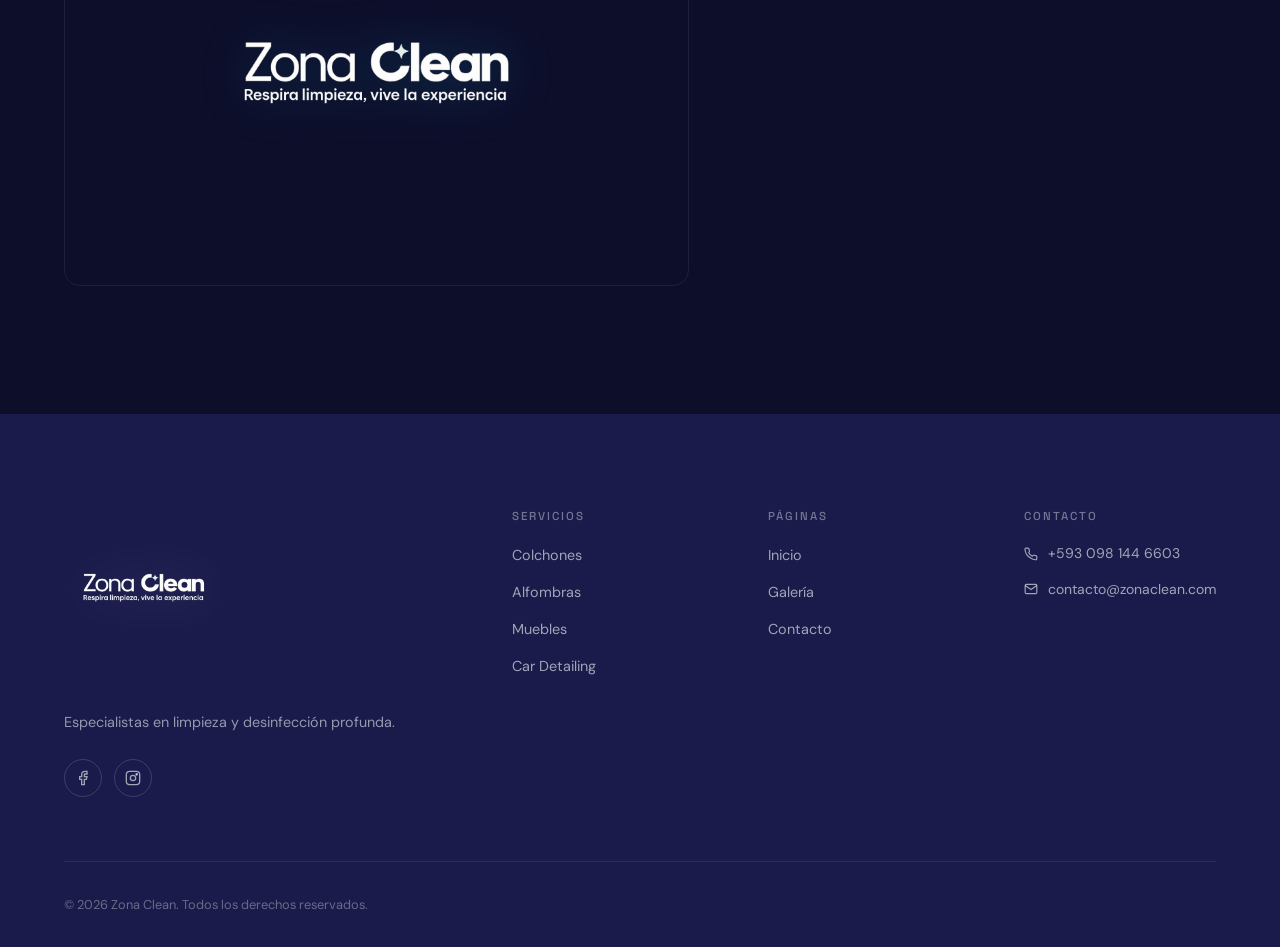
==== commit 3260ef6b: "📌 Actualización global de contacto y etiquetas v2.6" ====
--- a/contacto.html
+++ b/contacto.html
@@ -8,7 +8,7 @@
 <link rel="preconnect" href="https://fonts.googleapis.com">
 <link rel="preconnect" href="https://fonts.gstatic.com" crossorigin>
 <link href="https://fonts.googleapis.com/css2?family=Syne:wght@400;700;800&family=DM+Sans:wght@300;400;500;600&family=Space+Grotesk:wght@300;500;700&display=swap" rel="stylesheet">
-<link rel="stylesheet" href="style.css?v=2.5">
+<link rel="stylesheet" href="style.css?v=2.6">
 </head>
 <body>
 
@@ -18,7 +18,7 @@
 <nav class="mobile-nav" id="mobileNav">
   <a href="index.html"     class="nav-link">Inicio</a>
   <a href="servicios.html" class="nav-link">Servicios</a>
-  <a href="galeria.html"   class="nav-link">Showroom</a>
+  <a href="galeria.html"   class="nav-link">Galería</a>
   <a href="contacto.html"  class="nav-link active">Contacto</a>
   <a href="contacto.html"  class="btn btn-cta">Cotizar ahora</a>
 </nav>
@@ -32,7 +32,7 @@
       <nav class="nav-links">
         <a href="index.html"     class="nav-link">Inicio</a>
         <a href="servicios.html" class="nav-link">Servicios</a>
-        <a href="galeria.html"   class="nav-link">Showroom</a>
+        <a href="galeria.html"   class="nav-link">Galería</a>
         <a href="contacto.html"  class="nav-link active">Contacto</a>
         <a href="contacto.html"  class="btn btn-cta">Cotizar ahora</a>
       </nav>
@@ -72,7 +72,7 @@
           </div>
           <div>
             <div class="ci-label">Teléfono</div>
-            <div class="ci-value">+123 456 7890</div>
+            <div class="ci-value">+593 098 144 6603</div>
           </div>
         </div>
 
@@ -83,8 +83,8 @@
           <div>
             <div class="ci-label">WhatsApp</div>
             <div class="ci-value">
-              +123 456 7890
-              <a href="https://wa.me/1234567890" target="_blank" style="display:block;color:var(--c-accent);font-family:var(--font-mono);font-size:.72rem;letter-spacing:.05em;margin-top:3px">Iniciar chat →</a>
+              +593 098 144 6603
+              <a href="https://wa.me/593981446603" target="_blank" style="display:block;color:var(--c-accent);font-family:var(--font-mono);font-size:.72rem;letter-spacing:.05em;margin-top:3px">Iniciar chat →</a>
             </div>
           </div>
         </div>
@@ -181,7 +181,7 @@
         <p class="footer-desc">Especialistas en limpieza y desinfección profunda.</p>
         <div class="social-row">
           <a href="#" class="social-btn" aria-label="Facebook"><svg width="16" height="16" viewBox="0 0 24 24" fill="none" stroke="currentColor" stroke-width="2"><path d="M18 2h-3a5 5 0 0 0-5 5v3H7v4h3v8h4v-8h3l1-4h-4V7a1 1 0 0 1 1-1h3z"/></svg></a>
-          <a href="#" class="social-btn" aria-label="Instagram"><svg width="16" height="16" viewBox="0 0 24 24" fill="none" stroke="currentColor" stroke-width="2"><rect x="2" y="2" width="20" height="20" rx="5"/><circle cx="12" cy="12" r="4"/><circle cx="17.5" cy="6.5" r="1" fill="currentColor"/></svg></a>
+          <a href="#" class="social-btn" aria-label="Instagram" target="_blank" href="https://www.instagram.com/zonaclean.ec/"><svg width="16" height="16" viewBox="0 0 24 24" fill="none" stroke="currentColor" stroke-width="2"><rect x="2" y="2" width="20" height="20" rx="5"/><circle cx="12" cy="12" r="4"/><circle cx="17.5" cy="6.5" r="1" fill="currentColor"/></svg></a>
         </div>
       </div>
       <div>
@@ -197,13 +197,13 @@
         <h4 class="footer-heading">Páginas</h4>
         <ul class="footer-links">
           <li><a href="index.html">Inicio</a></li>
-          <li><a href="galeria.html">Showroom</a></li>
+          <li><a href="galeria.html">Galería</a></li>
           <li><a href="contacto.html">Contacto</a></li>
         </ul>
       </div>
       <div>
         <h4 class="footer-heading">Contacto</h4>
-        <div class="footer-contact-item"><svg width="14" height="14" viewBox="0 0 24 24" fill="none" stroke="currentColor" stroke-width="2"><path d="M22 16.92v3a2 2 0 0 1-2.18 2 19.79 19.79 0 0 1-8.63-3.07A19.5 19.5 0 0 1 4.69 13a19.79 19.79 0 0 1-3.07-8.67A2 2 0 0 1 3.6 2h3a2 2 0 0 1 2 1.72c.127.96.361 1.903.7 2.81a2 2 0 0 1-.45 2.11L8.09 9.91a16 16 0 0 0 6 6l1.27-1.27a2 2 0 0 1 2.11-.45c.907.339 1.85.573 2.81.7A2 2 0 0 1 22 16.92z"/></svg>+123 456 7890</div>
+        <div class="footer-contact-item"><svg width="14" height="14" viewBox="0 0 24 24" fill="none" stroke="currentColor" stroke-width="2"><path d="M22 16.92v3a2 2 0 0 1-2.18 2 19.79 19.79 0 0 1-8.63-3.07A19.5 19.5 0 0 1 4.69 13a19.79 19.79 0 0 1-3.07-8.67A2 2 0 0 1 3.6 2h3a2 2 0 0 1 2 1.72c.127.96.361 1.903.7 2.81a2 2 0 0 1-.45 2.11L8.09 9.91a16 16 0 0 0 6 6l1.27-1.27a2 2 0 0 1 2.11-.45c.907.339 1.85.573 2.81.7A2 2 0 0 1 22 16.92z"/></svg>+593 098 144 6603</div>
         <div class="footer-contact-item"><svg width="14" height="14" viewBox="0 0 24 24" fill="none" stroke="currentColor" stroke-width="2"><path d="M4 4h16c1.1 0 2 .9 2 2v12c0 1.1-.9 2-2 2H4c-1.1 0-2-.9-2-2V6c0-1.1.9-2 2-2z"/><polyline points="22,6 12,13 2,6"/></svg>contacto@zonaclean.com</div>
       </div>
     </div>
@@ -213,7 +213,7 @@
   </div>
 </footer>
 
-<a href="https://wa.me/1234567890" target="_blank" class="wa-float" aria-label="WhatsApp"><svg viewBox="0 0 24 24" width="26" height="26" stroke="currentColor" stroke-width="2" fill="none"><path d="M21 11.5a8.38 8.38 0 0 1-.9 3.8 8.5 8.5 0 0 1-7.6 4.7 8.38 8.38 0 0 1-3.8-.9L3 21l1.9-5.7a8.38 8.38 0 0 1-.9-3.8 8.5 8.5 0 0 1 4.7-7.6 8.38 8.38 0 0 1 3.8-.9h.5a8.48 8.48 0 0 1 8 8v.5z"/></svg></a>
-<script src="main.js?v=2.5"></script>
+<a href="https://wa.me/593981446603" target="_blank" class="wa-float" aria-label="WhatsApp"><svg viewBox="0 0 24 24" width="26" height="26" stroke="currentColor" stroke-width="2" fill="none"><path d="M21 11.5a8.38 8.38 0 0 1-.9 3.8 8.5 8.5 0 0 1-7.6 4.7 8.38 8.38 0 0 1-3.8-.9L3 21l1.9-5.7a8.38 8.38 0 0 1-.9-3.8 8.5 8.5 0 0 1 4.7-7.6 8.38 8.38 0 0 1 3.8-.9h.5a8.48 8.48 0 0 1 8 8v.5z"/></svg></a>
+<script src="main.js?v=2.6"></script>
 </body>
 </html>
--- a/style.css
+++ b/style.css
@@ -169,7 +169,7 @@
 .ba-after{background:linear-gradient(135deg,var(--c-secondary),var(--c-teal));clip-path:inset(0 50% 0 0)}
 .ba-handle{position:absolute;top:0;left:50%;transform:translateX(-50%);height:100%;width:3px;background:var(--c-white);z-index:10;cursor:ew-resize}
 .ba-btn{position:absolute;top:50%;left:50%;transform:translate(-50%,-50%);width:44px;height:44px;background:var(--c-white);border-radius:50%;display:flex;align-items:center;justify-content:center;box-shadow:0 4px 20px rgba(0,0,0,.3)}
-.ba-label{position:absolute;top:16px;padding:5px 14px;border-radius:100px;background:rgba(0,0,0,.55);backdrop-filter:blur(8px);color:var(--c-white);font-family:var(--font-mono);font-size:.7rem;letter-spacing:.12em;text-transform:uppercase;pointer-events:none;z-index:11}
+.ba-label{position:absolute;top:16px;padding:5px 14px;border-radius:100px;background:rgba(0,0,0,.55);backdrop-filter:blur(8px);color:var(--c-white);font-family:var(--font-mono);font-size:.7rem;letter-spacing:.12em;text-transform:uppercase;pointer-events:none;z-index:11;transition:opacity .3s var(--ease)}
 .ba-label-before{right:16px}.ba-label-after{left:16px}
 
 /* ─── GALLERY GRID ─── */
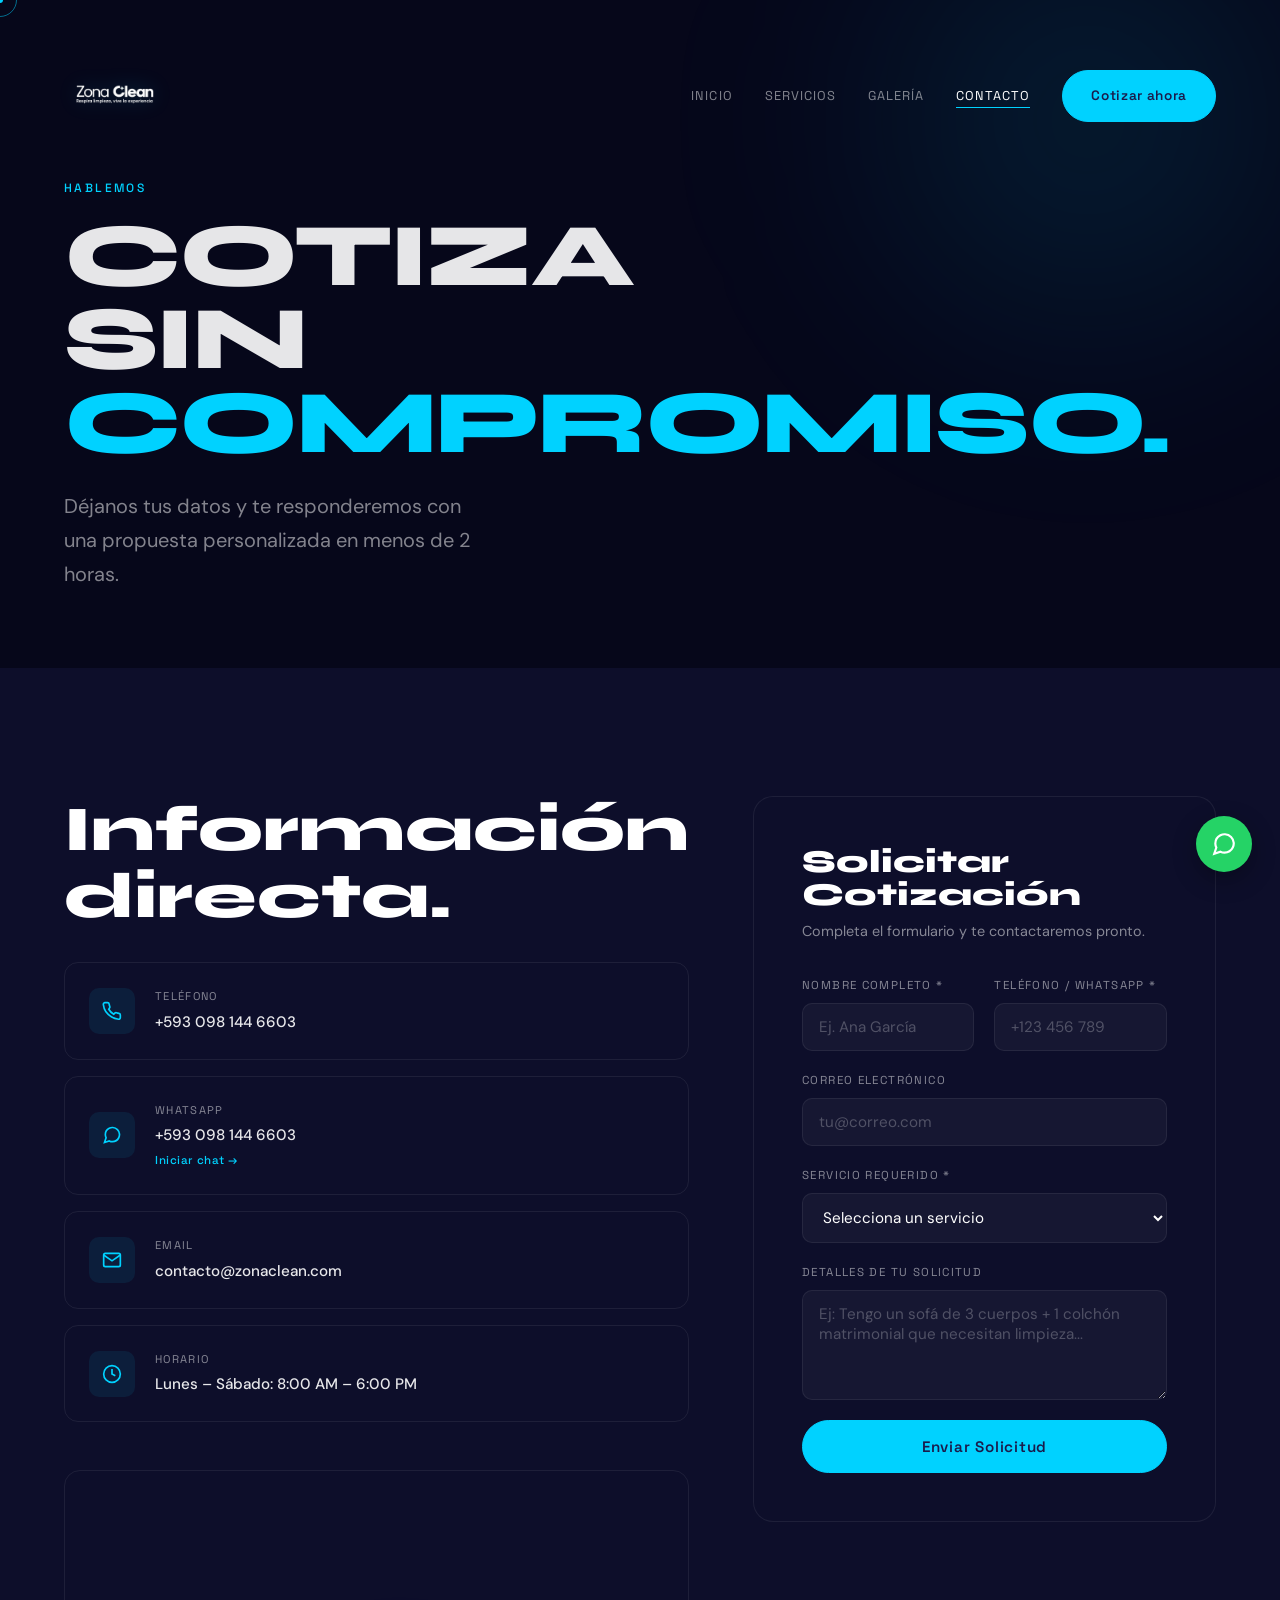
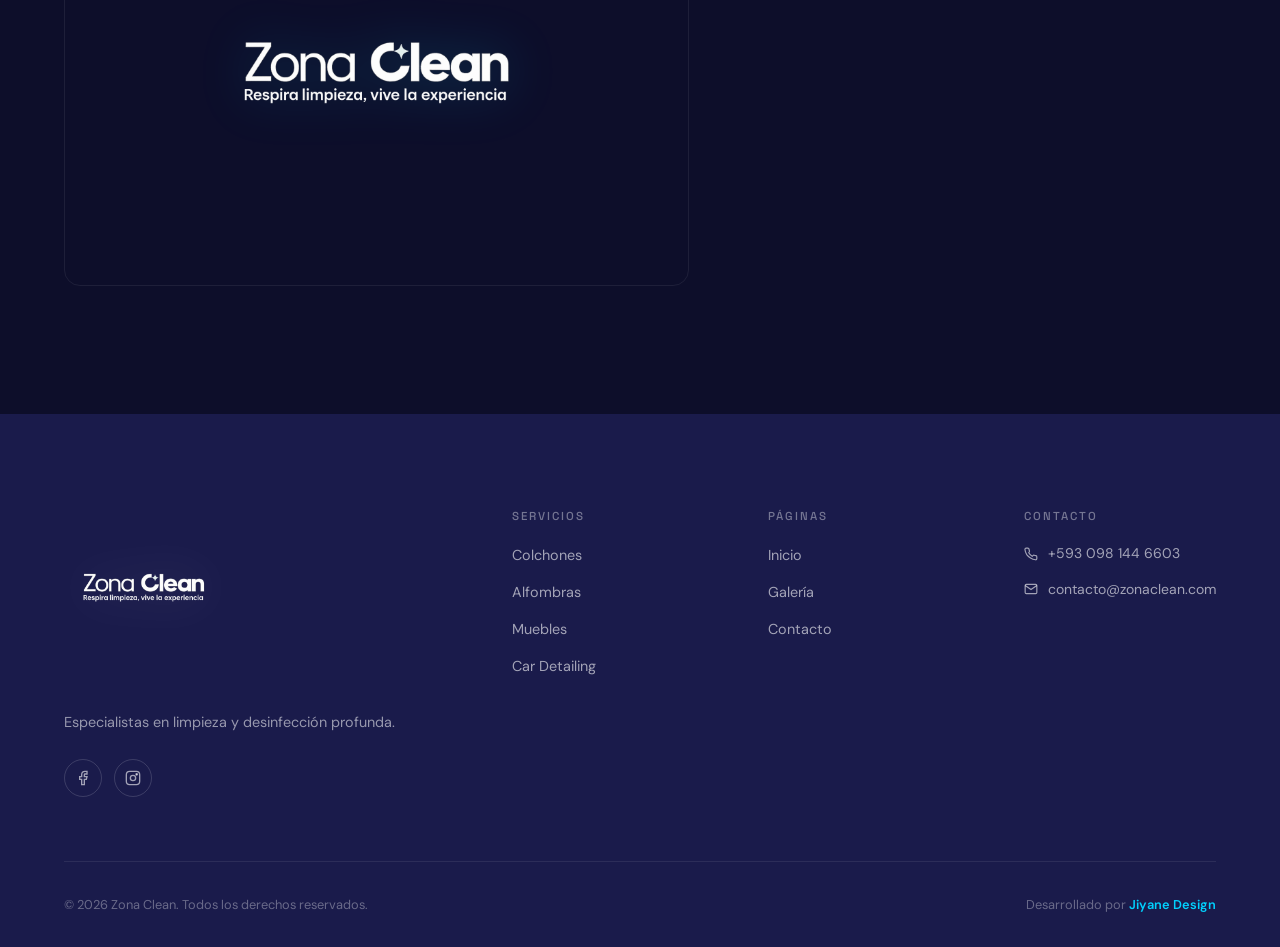
==== commit 38f3b9b2: "🖋️ Corrección de rotura de palabra Compromiso v2.9" ====
--- a/contacto.html
+++ b/contacto.html
@@ -1,6 +1,7 @@
 <!DOCTYPE html>
 <html lang="es">
 <head>
+<link rel="icon" type="image/png" href="images/Logo blanco.png">
 <meta charset="UTF-8">
 <meta name="viewport" content="width=device-width,initial-scale=1.0">
 <title>Contacto | Zona Clean — Solicitar Cotización</title>
@@ -8,7 +9,7 @@
 <link rel="preconnect" href="https://fonts.googleapis.com">
 <link rel="preconnect" href="https://fonts.gstatic.com" crossorigin>
 <link href="https://fonts.googleapis.com/css2?family=Syne:wght@400;700;800&family=DM+Sans:wght@300;400;500;600&family=Space+Grotesk:wght@300;500;700&display=swap" rel="stylesheet">
-<link rel="stylesheet" href="style.css?v=2.6">
+<link rel="stylesheet" href="style.css?v=2.9">
 </head>
 <body>
 
@@ -208,12 +209,12 @@
       </div>
     </div>
     <div class="footer-bottom">
-      <p class="footer-copy">&copy; 2026 Zona Clean. Todos los derechos reservados.</p>
+      <p class="footer-copy">&copy; 2026 Zona Clean. Todos los derechos reservados.</p><p class="footer-copy">Desarrollado por <a href="https://jiyanedesign.com" target="_blank" class="designer-link">Jiyane Design</a></p>
     </div>
   </div>
 </footer>
 
 <a href="https://wa.me/593981446603" target="_blank" class="wa-float" aria-label="WhatsApp"><svg viewBox="0 0 24 24" width="26" height="26" stroke="currentColor" stroke-width="2" fill="none"><path d="M21 11.5a8.38 8.38 0 0 1-.9 3.8 8.5 8.5 0 0 1-7.6 4.7 8.38 8.38 0 0 1-3.8-.9L3 21l1.9-5.7a8.38 8.38 0 0 1-.9-3.8 8.5 8.5 0 0 1 4.7-7.6 8.38 8.38 0 0 1 3.8-.9h.5a8.48 8.48 0 0 1 8 8v.5z"/></svg></a>
-<script src="main.js?v=2.6"></script>
+<script src="main.js?v=2.9"></script>
 </body>
 </html>
--- a/style.css
+++ b/style.css
@@ -220,6 +220,10 @@
 .social-btn:hover{border-color:var(--c-accent);color:var(--c-accent);transform:translateY(-2px)}
 .footer-bottom{padding-top:2rem;border-top:1px solid rgba(255,255,255,.08);display:flex;align-items:center;justify-content:space-between;flex-wrap:wrap;gap:1rem}
 .footer-copy{color:rgba(255,255,255,.35);font-size:.8rem}
+.designer-link{color:var(--c-accent);font-weight:600;text-decoration:none;transition:all .3s var(--ease);position:relative}
+.designer-link::after{content:'';position:absolute;bottom:-2px;left:0;width:0;height:1.5px;background:var(--c-accent);transition:width .3s var(--ease)}
+.designer-link:hover{color:var(--c-white);text-shadow:0 0 10px rgba(0,210,255,0.4)}
+.designer-link:hover::after{width:100%}
 
 /* ─── WA FLOAT ─── */
 .wa-float{position:fixed;bottom:28px;right:28px;width:56px;height:56px;background:#25d366;border-radius:50%;display:flex;align-items:center;justify-content:center;color:#fff;z-index:300;box-shadow:0 8px 24px rgba(0,0,0,.3);transition:transform .3s var(--ease),box-shadow .3s}
@@ -272,7 +276,7 @@
   /* Footer logo: big on mobile since it's stacked */
   .footer-logo{height:clamp(80px,25vw,130px) !important}
   /* Prevent horizontal overflow */
-  .display{font-size:clamp(3rem,12vw,9.5rem)}
+  .display{font-size:clamp(1.8rem,10vw,9.5rem);word-break:keep-all;overflow-wrap:normal}
   section,.hero{overflow-x:hidden}
 }
 @media(max-width:480px){
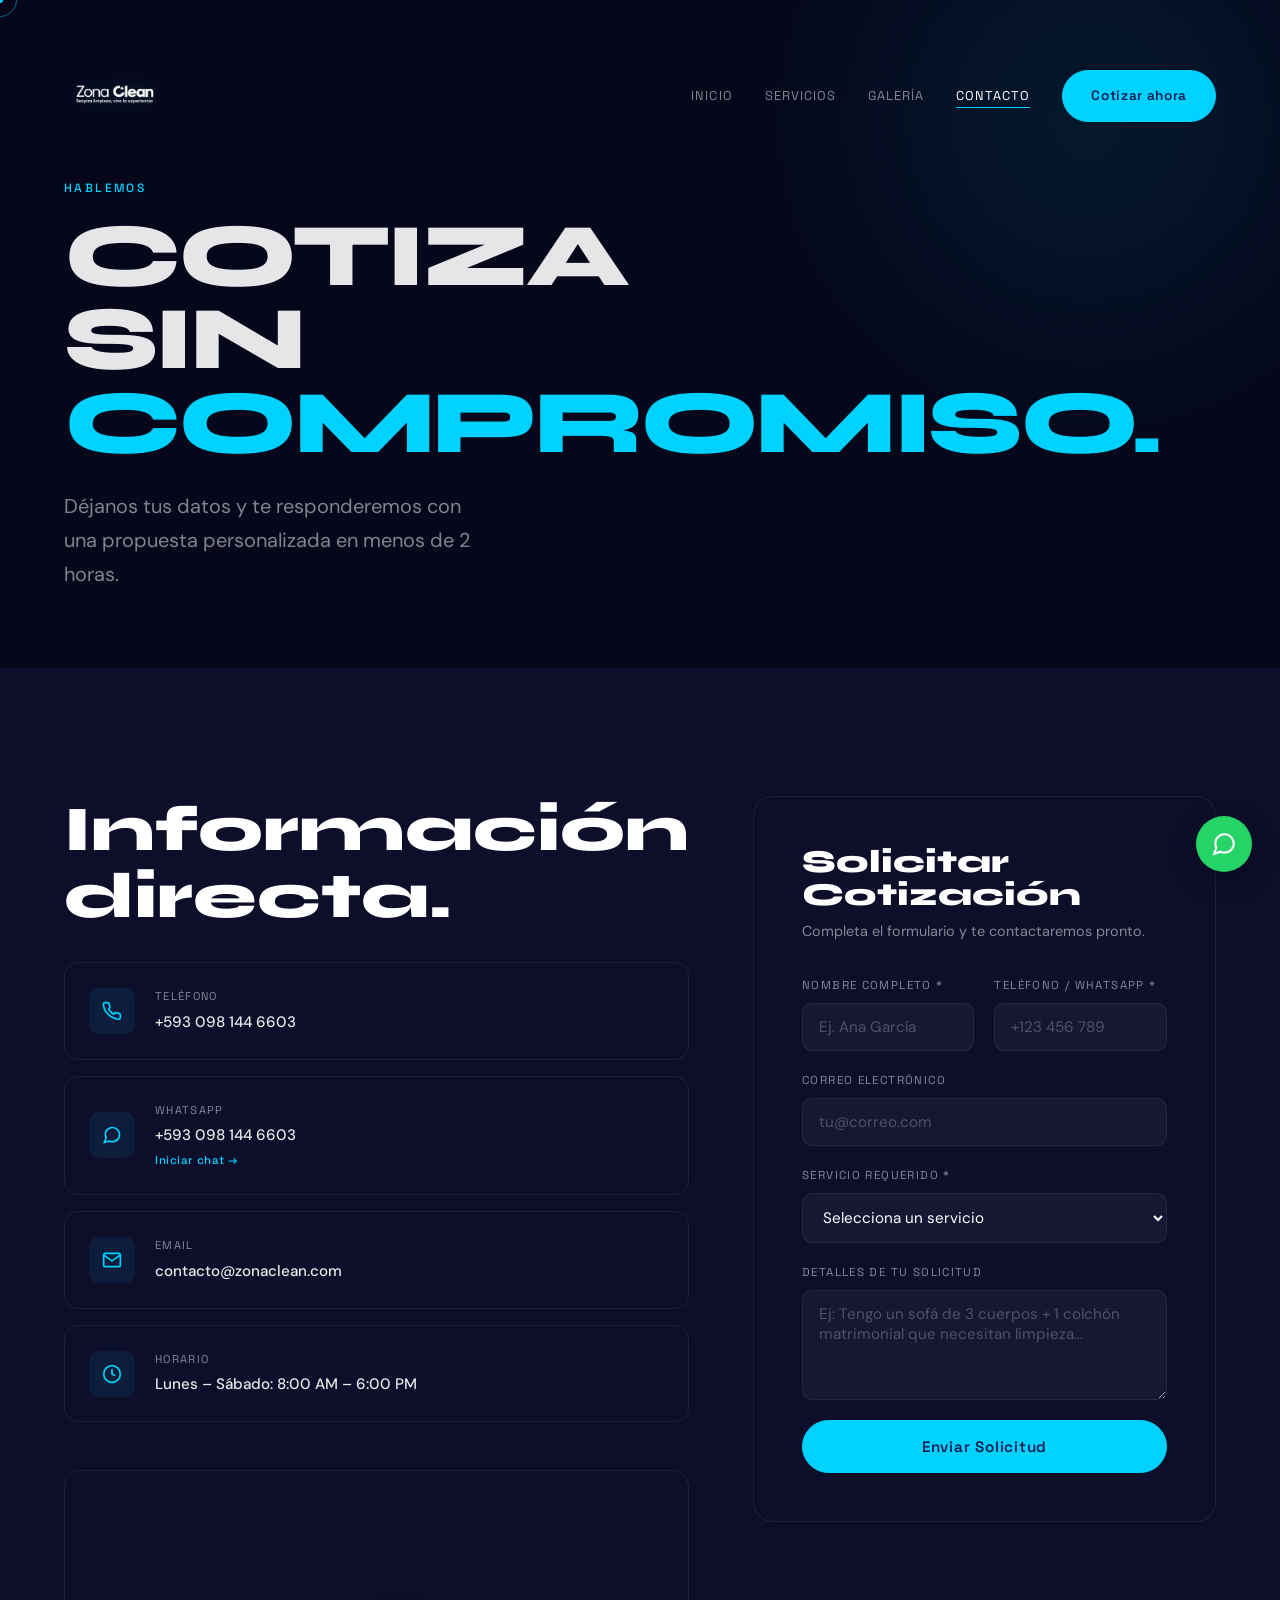
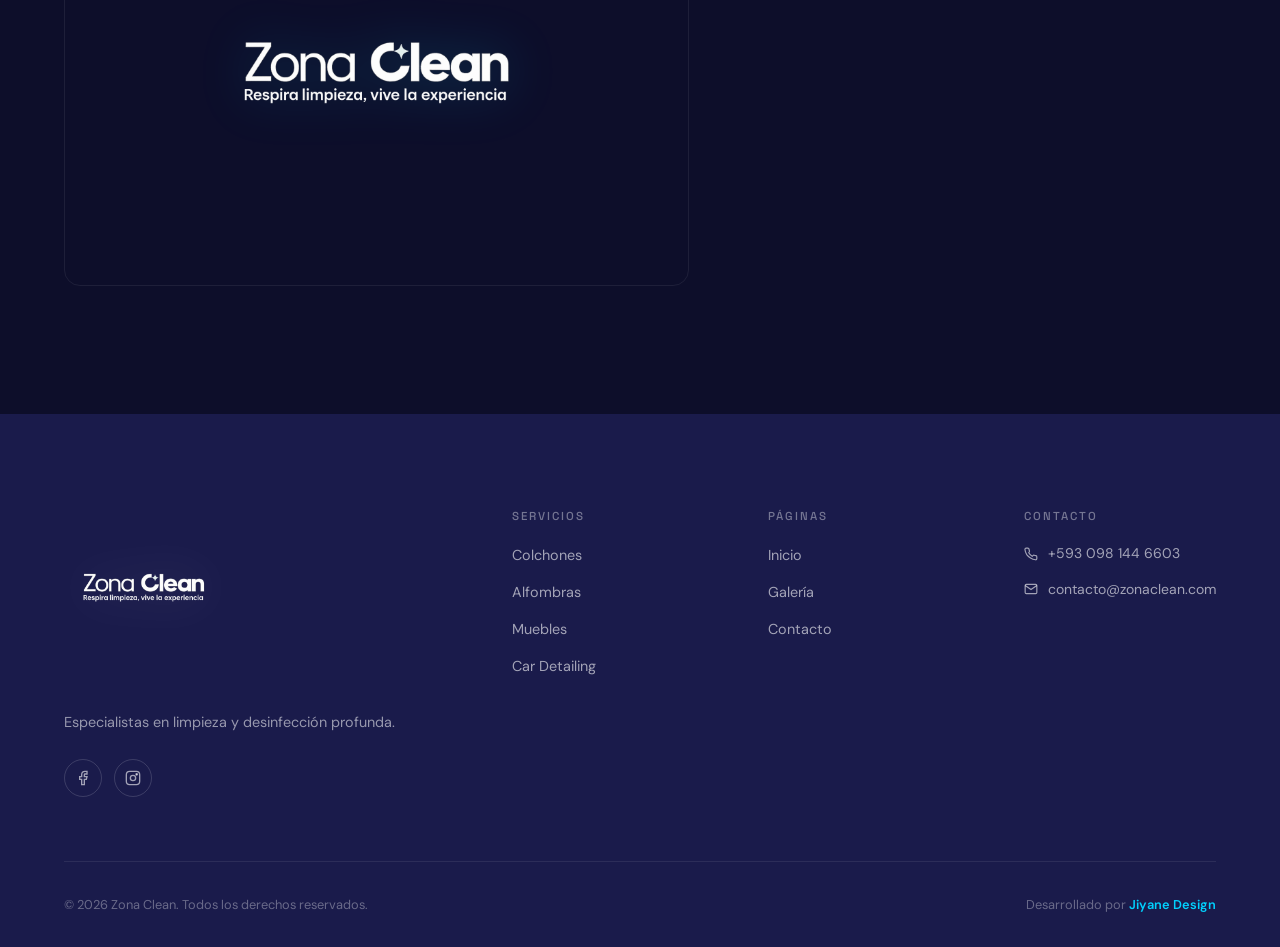
==== commit 4736d4fb: "🖋️ Ajuste final de tipografía 'Compromiso' v3.3" ====
--- a/contacto.html
+++ b/contacto.html
@@ -1,7 +1,7 @@
 <!DOCTYPE html>
 <html lang="es">
 <head>
-<link rel="icon" type="image/png" href="images/Logo blanco.png">
+<link rel="icon" type="image/png" href="images/Logo negro.png">
 <meta charset="UTF-8">
 <meta name="viewport" content="width=device-width,initial-scale=1.0">
 <title>Contacto | Zona Clean — Solicitar Cotización</title>
@@ -9,7 +9,7 @@
 <link rel="preconnect" href="https://fonts.googleapis.com">
 <link rel="preconnect" href="https://fonts.gstatic.com" crossorigin>
 <link href="https://fonts.googleapis.com/css2?family=Syne:wght@400;700;800&family=DM+Sans:wght@300;400;500;600&family=Space+Grotesk:wght@300;500;700&display=swap" rel="stylesheet">
-<link rel="stylesheet" href="style.css?v=2.9">
+<link rel="stylesheet" href="style.css?v=3.3">
 </head>
 <body>
 
@@ -215,6 +215,6 @@
 </footer>
 
 <a href="https://wa.me/593981446603" target="_blank" class="wa-float" aria-label="WhatsApp"><svg viewBox="0 0 24 24" width="26" height="26" stroke="currentColor" stroke-width="2" fill="none"><path d="M21 11.5a8.38 8.38 0 0 1-.9 3.8 8.5 8.5 0 0 1-7.6 4.7 8.38 8.38 0 0 1-3.8-.9L3 21l1.9-5.7a8.38 8.38 0 0 1-.9-3.8 8.5 8.5 0 0 1 4.7-7.6 8.38 8.38 0 0 1 3.8-.9h.5a8.48 8.48 0 0 1 8 8v.5z"/></svg></a>
-<script src="main.js?v=2.9"></script>
+<script src="main.js?v=3.3"></script>
 </body>
 </html>
--- a/style.css
+++ b/style.css
@@ -35,7 +35,7 @@
 
 /* ─── TYPOGRAPHY ─── */
 h1,h2,h3,h4,h5{font-family:var(--font-display);font-weight:800;line-height:1.05;overflow-wrap:break-word;word-wrap:break-word}
-.display{font-size:clamp(4rem,9vw,9.5rem);letter-spacing:-0.03em;text-transform:uppercase;line-height:.93;overflow-wrap:break-word;word-wrap:break-word}
+.display{font-size:clamp(2.5rem,7.5vw,7.2rem);letter-spacing:-0.04em;text-transform:uppercase;line-height:.93;overflow-wrap:normal;word-break:keep-all}
 .section-label{font-family:var(--font-mono);font-size:.75rem;letter-spacing:.2em;text-transform:uppercase;color:var(--c-accent);font-weight:500}
 .section-title{font-size:clamp(2.2rem,5vw,4rem);line-height:1.05}
 .lead{font-size:clamp(1rem,1.8vw,1.25rem);color:var(--c-muted);line-height:1.7}
@@ -276,7 +276,7 @@
   /* Footer logo: big on mobile since it's stacked */
   .footer-logo{height:clamp(80px,25vw,130px) !important}
   /* Prevent horizontal overflow */
-  .display{font-size:clamp(1.8rem,10vw,9.5rem);word-break:keep-all;overflow-wrap:normal}
+  .display{font-size:clamp(1.5rem,8.5vw,4rem);word-break:keep-all;overflow-wrap:normal;letter-spacing:-0.05em}
   section,.hero{overflow-x:hidden}
 }
 @media(max-width:480px){
@@ -286,8 +286,7 @@
   .stat-label{font-size:.6rem;letter-spacing:.05em}
   .process-steps{grid-template-columns:1fr}
   .gallery-masonry{columns:1}
-  /* Hero display title */
-  .display{font-size:clamp(2rem,11vw,9.5rem);letter-spacing:-0.02em}
+
   .section-title{font-size:clamp(1.3rem,7vw,2.5rem);letter-spacing:-0.01em;word-break:break-word}
   /* Buttons side by side */
   .hero-actions{flex-wrap:wrap;gap:.75rem}
